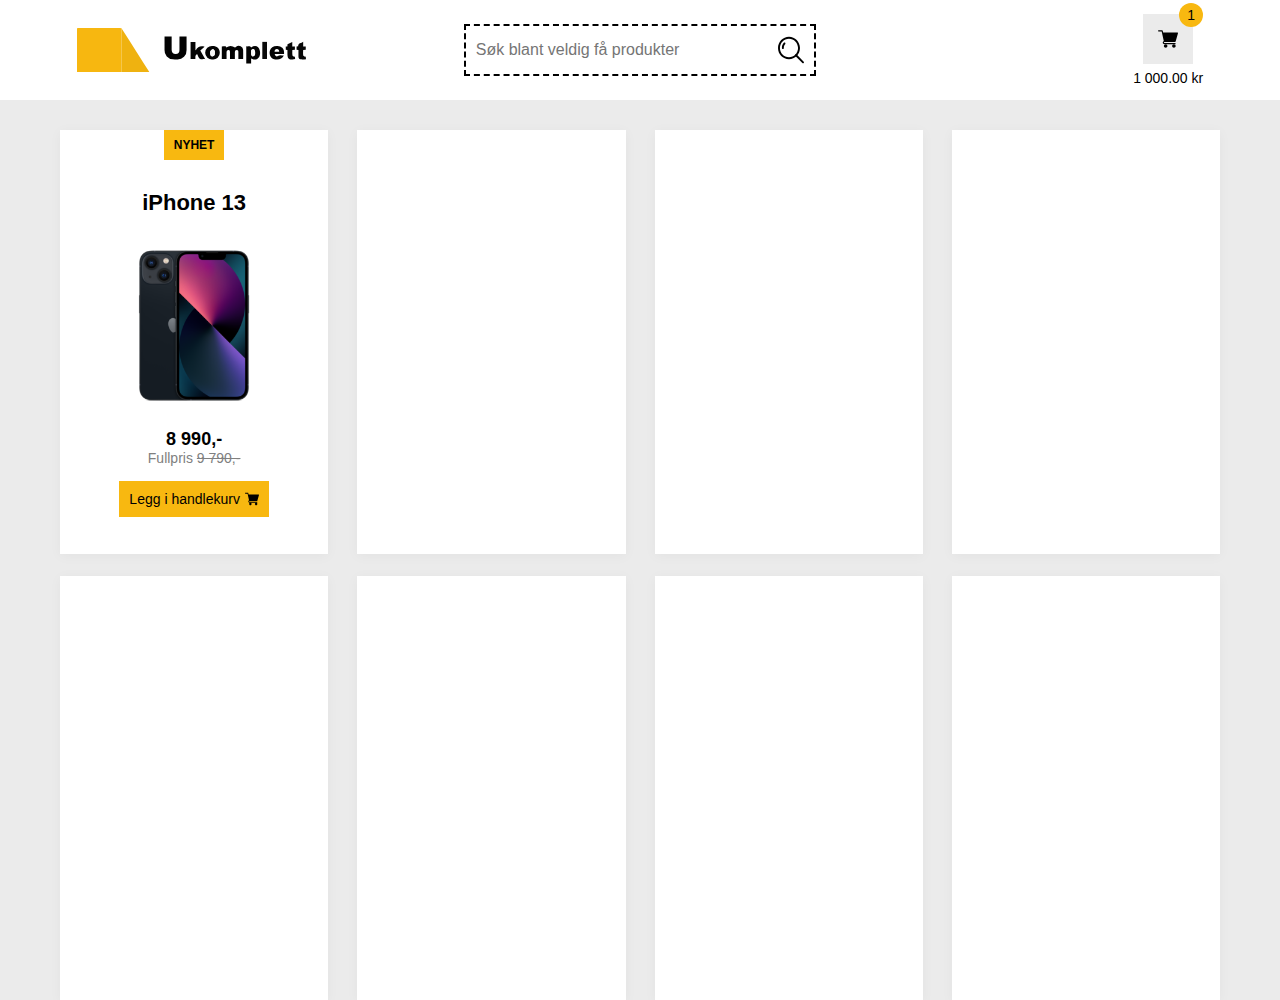
==== index.html @ 43886e8c ":lipstick: Small UI changes" ====
<!DOCTYPE html>
<html lang="en">
<head>
    <meta charset="UTF-8">
    <meta http-equiv="X-UA-Compatible" content="IE=edge">
    <meta name="viewport" content="width=device-width, initial-scale=1.0">
    <title>Ukomplett</title>
    <link rel="stylesheet" href="./css/reset.css" />
	<link rel="stylesheet" href="./css/variables.css" />
	<link rel="stylesheet" href="./css/style.css" />
</head>
<body>
    <header>
        <div class="header-splitter">
            <div>
                <img src="./assets/ukomplett.svg" alt="">
            </div>
            <div>
                <form role="search" action="">
                    <input type="text" placeholder="Søk blant veldig få produkter">
                    <img src="./assets/search.svg" alt="">
                </form>
            </div>
            <div class="header-menu">
                <a href="#">
                    <div>
                        <img src="./assets/shopping-cart.svg" alt="">
                    </div>
                    <span>1 000.00 kr</span>
                    <span>1</span>
                </a>
            </div>
        </div>
    </header>
    <main>
        <div class="product-grid">
            <div class="product-card">
                <div class="product-content">
                    <div class="product-content-badge">
                        <span>NYHET</span>
                    </div>
                    <div>
                        <h2>iPhone 13</h2>
                    </div>
                    <div class="product-content-img">
                        <img src="./assets/iPhone-13-midnight4_m.png" alt="">
                    </div>
                    <div class="product-info">
                        <h3>8 990,-</h3>
                        <p>Fullpris <span>9 790,-</span></p>
                    </div>
                    <a href="">
                    Legg i handlekurv
                    <img src="./assets/shopping-cart.svg" alt="">
                    </a>
                </div>
            </div>
            <div class="product-card">
                
            </div>
            <div class="product-card">
                
            </div>
            <div class="product-card">
                
            </div>
            <div class="product-card">
                
            </div>
            <div class="product-card">
                
            </div>
            <div class="product-card">
                
            </div>
            <div class="product-card">
                
            </div>
        </div>
    </main> 
</body>
</html>
---- css/variables.css ----
:root {
	--primary-color: #F8B810;
	--secondary-color: #ebebeb;
	--third-color: #ee6c4d;
	--fourth-color: white;
	--fifth-color: #42E793;
	font-size: 12px;
}
---- css/style.css ----
body{
    background: var(--fourth-color);
    font-family:'Segoe UI', Tahoma, Geneva, Verdana, sans-serif;
}

header{
    display: flex;
    justify-content: space-around;
    padding: 1vw 6vw;
    height: 100px;
    background: var(--fourth-color);
    box-shadow: 0 2px 4px 0 rgba(0, 0, 0, 0.2);
}

main{
    width: 100vw;
    height: 100vh;
    background: var(--secondary-color);
}

h2{
    font-size: 22px;
}

h3{
    font-size: 18px;
}

.header-splitter{
    display: grid;
    grid-template-columns: 1fr 1fr 1fr;
    column-gap: 3%;
    width: 100%;
    height: 100%;
}

.header-splitter div{
    display: flex;
    align-items: center;
}

.header-splitter:nth-child(1) form{
    display: flex;
    width: 100%;
    height: 70%;
    max-height: 5vw;
    padding: 0.8vw;
    border: black dashed 2px;
}

.header-splitter:nth-child(1) input{
    width: 100%;
    height: 100%;
    outline: none;
    border-style: none;
    font-size: 16px;
}

.header-splitter:nth-child(1) form img{
    width: 8%;
    height: auto;
}

.header-splitter img{
    width: auto;
    height: 60%;
}

.header-menu{
    display: flex;
    justify-content: flex-end;
    width: 100%;
    height: 100%;
}

.header-menu div{
    flex-direction: column;
    align-items: center;
    justify-content: center;
    height: 50px;
    width: 50px;
    background: var(--secondary-color);
}

.header-menu a{
    display: flex;
    position: relative;
    flex-direction: column;
    align-items: center;
    text-decoration: none;
    color: black;
}

.header-menu div img{
    width: 20px;
    height: auto;
}

.header-menu a > span{
    margin: 6px 0 0 0;
    font-size: 14px;
    text-align: center;
}

.header-menu a span:nth-child(3){
    display: flex;
    align-items: center;
    justify-content: center;
    position: absolute;
    top: -17px;
    right: 0;
    width: 24px;
    height: 24px;
    background: var(--primary-color);
    border-radius: 50%;
    z-index: 1;
}

.product-grid{
    display: grid;
    width: 100%;
    height: 100%;
    grid-template: 1fr 1fr / 1fr 1fr 1fr 1fr;
    gap: 2.5%;
    background: var(--secondary-color);
    padding: 30px 60px 0 60px;
}

.product-card{
    background: var(--fourth-color);
    width: 100%;
    height: 100%;
    min-height: 406px;
    box-shadow: 0 2px 12px 0 rgb(0 0 0 / 4%);
    padding: 0 10px 15px 10px;
}

.product-card{
    display: flex;
    flex-direction: column;
    align-items: center;
}

.product-content{
    display: flex;
    flex-direction: column;
    align-items: center;
    width: 100%;
    height: 100%;
}

.product-content-badge{
    width: 60px;
    height: 30px;
    margin: 0 0 30px 0;
}

.product-content-badge span{
    font-family:'Segoe UI', Tahoma, Geneva, Verdana, sans-serif;
    font-weight: 600;
    display: flex;
    align-items: center;
    justify-content: center;
    float: left;
    width: 60px;
    height: 30px;
    background: var(--primary-color);
}

.product-content-img{
    margin: 30px 0 20px 0;
}

.product-content-img img{
    width: 120px;
    height: auto;
}

.product-info{
    display: flex;
    flex-direction: column;
    text-align: center;
}

.product-info p{
    font-size: 14px;
    color: grey;
}

.product-info span{
    text-decoration: line-through;
}

.product-content a{
    display: flex;
    font-size: 14px;
    margin: 15px 0 0 0;
    background: var(--primary-color);
    color: black;
    text-decoration: none;
    padding: 10px;
}

.product-content a:hover{
    background: var(--fifth-color);
}

.product-content a img{
    width: 14px;
    height: auto;
    margin: 0 0 0 5px;
}
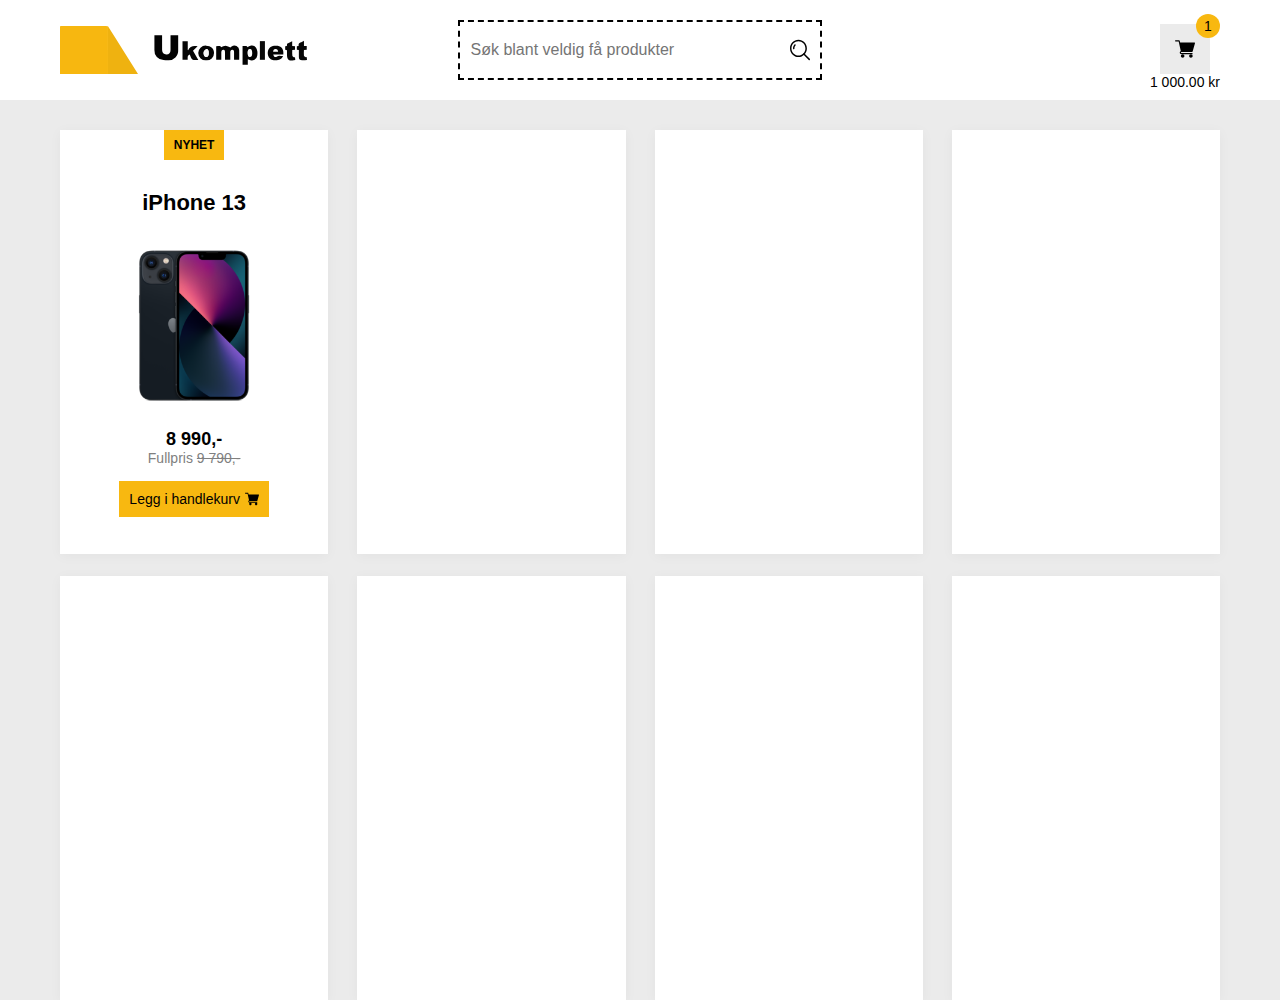
==== commit 0dfc3e86: ":lipstick: Improvements to the UI scalability" ====
--- a/index.html
+++ b/index.html
@@ -56,27 +56,27 @@
                 </div>
             </div>
             <div class="product-card">
-                
+ 
             </div>
             <div class="product-card">
-                
+ 
             </div>
             <div class="product-card">
-                
+ 
             </div>
             <div class="product-card">
-                
+ 
             </div>
             <div class="product-card">
-                
+ 
             </div>
             <div class="product-card">
-                
+ 
             </div>
             <div class="product-card">
-                
+ 
             </div>
         </div>
     </main> 
 </body>
-</html>+</html>
--- a/css/style.css
+++ b/css/style.css
@@ -2,52 +2,55 @@
     background: var(--fourth-color);
     font-family:'Segoe UI', Tahoma, Geneva, Verdana, sans-serif;
 }
-
+ 
 header{
     display: flex;
     justify-content: space-around;
-    padding: 1vw 6vw;
+    padding: 10px 60px;
     height: 100px;
     background: var(--fourth-color);
     box-shadow: 0 2px 4px 0 rgba(0, 0, 0, 0.2);
 }
-
+ 
 main{
     width: 100vw;
     height: 100vh;
     background: var(--secondary-color);
 }
-
+ 
 h2{
     font-size: 22px;
 }
-
+ 
 h3{
     font-size: 18px;
 }
-
+ 
 .header-splitter{
     display: grid;
     grid-template-columns: 1fr 1fr 1fr;
     column-gap: 3%;
     width: 100%;
     height: 100%;
-}
-
+    max-height: 100px;
+}
+ 
 .header-splitter div{
     display: flex;
     align-items: center;
-}
-
+    height: 80px;
+    max-height: 80px;
+}
+ 
 .header-splitter:nth-child(1) form{
     display: flex;
     width: 100%;
-    height: 70%;
-    max-height: 5vw;
+    height: 100%;
+    max-height: 60px;
     padding: 0.8vw;
     border: black dashed 2px;
 }
-
+ 
 .header-splitter:nth-child(1) input{
     width: 100%;
     height: 100%;
@@ -55,24 +58,24 @@
     border-style: none;
     font-size: 16px;
 }
-
+ 
 .header-splitter:nth-child(1) form img{
-    width: 8%;
-    height: auto;
-}
-
+    width: 20px;
+    height: auto;
+}
+ 
 .header-splitter img{
+    height: 60%;
     width: auto;
-    height: 60%;
-}
-
+}
+ 
 .header-menu{
     display: flex;
     justify-content: flex-end;
     width: 100%;
     height: 100%;
 }
-
+ 
 .header-menu div{
     flex-direction: column;
     align-items: center;
@@ -81,7 +84,7 @@
     width: 50px;
     background: var(--secondary-color);
 }
-
+ 
 .header-menu a{
     display: flex;
     position: relative;
@@ -89,25 +92,26 @@
     align-items: center;
     text-decoration: none;
     color: black;
-}
-
+    bottom: -7px;
+    left: 0;
+}
+ 
 .header-menu div img{
     width: 20px;
     height: auto;
 }
-
+ 
 .header-menu a > span{
-    margin: 6px 0 0 0;
     font-size: 14px;
     text-align: center;
 }
-
+ 
 .header-menu a span:nth-child(3){
     display: flex;
     align-items: center;
     justify-content: center;
     position: absolute;
-    top: -17px;
+    top: -10px;
     right: 0;
     width: 24px;
     height: 24px;
@@ -115,7 +119,7 @@
     border-radius: 50%;
     z-index: 1;
 }
-
+ 
 .product-grid{
     display: grid;
     width: 100%;
@@ -125,7 +129,7 @@
     background: var(--secondary-color);
     padding: 30px 60px 0 60px;
 }
-
+ 
 .product-card{
     background: var(--fourth-color);
     width: 100%;
@@ -134,13 +138,13 @@
     box-shadow: 0 2px 12px 0 rgb(0 0 0 / 4%);
     padding: 0 10px 15px 10px;
 }
-
+ 
 .product-card{
     display: flex;
     flex-direction: column;
     align-items: center;
 }
-
+ 
 .product-content{
     display: flex;
     flex-direction: column;
@@ -148,13 +152,13 @@
     width: 100%;
     height: 100%;
 }
-
+ 
 .product-content-badge{
     width: 60px;
     height: 30px;
     margin: 0 0 30px 0;
 }
-
+ 
 .product-content-badge span{
     font-family:'Segoe UI', Tahoma, Geneva, Verdana, sans-serif;
     font-weight: 600;
@@ -166,31 +170,31 @@
     height: 30px;
     background: var(--primary-color);
 }
-
+ 
 .product-content-img{
     margin: 30px 0 20px 0;
 }
-
+ 
 .product-content-img img{
     width: 120px;
     height: auto;
 }
-
+ 
 .product-info{
     display: flex;
     flex-direction: column;
     text-align: center;
 }
-
+ 
 .product-info p{
     font-size: 14px;
     color: grey;
 }
-
+ 
 .product-info span{
     text-decoration: line-through;
 }
-
+ 
 .product-content a{
     display: flex;
     font-size: 14px;
@@ -200,13 +204,37 @@
     text-decoration: none;
     padding: 10px;
 }
-
+ 
 .product-content a:hover{
     background: var(--fifth-color);
 }
-
+ 
 .product-content a img{
     width: 14px;
     height: auto;
     margin: 0 0 0 5px;
-}+}
+
+@media only screen and (min-width: 700px) and (max-width: 1024px) {
+    /* For tablets: */
+    .product-grid {
+        
+        grid-template: 1fr 1fr 1fr / 1fr 1fr 1fr;
+    }
+}
+
+@media only screen and (min-width: 414px) and (max-width: 700px) {
+   /* For tablets: */
+   .product-grid {
+       
+       grid-template: 1fr 1fr 1fr 1fr / 1fr 1fr;
+    }
+}
+
+@media only screen and (min-width: 280px) and (max-width: 414px) {
+    /* For tablets: */
+    .product-grid {
+        
+        grid-template: 1fr 1fr 1fr 1fr 1fr 1fr 1fr 1fr / 1fr;
+     }
+ }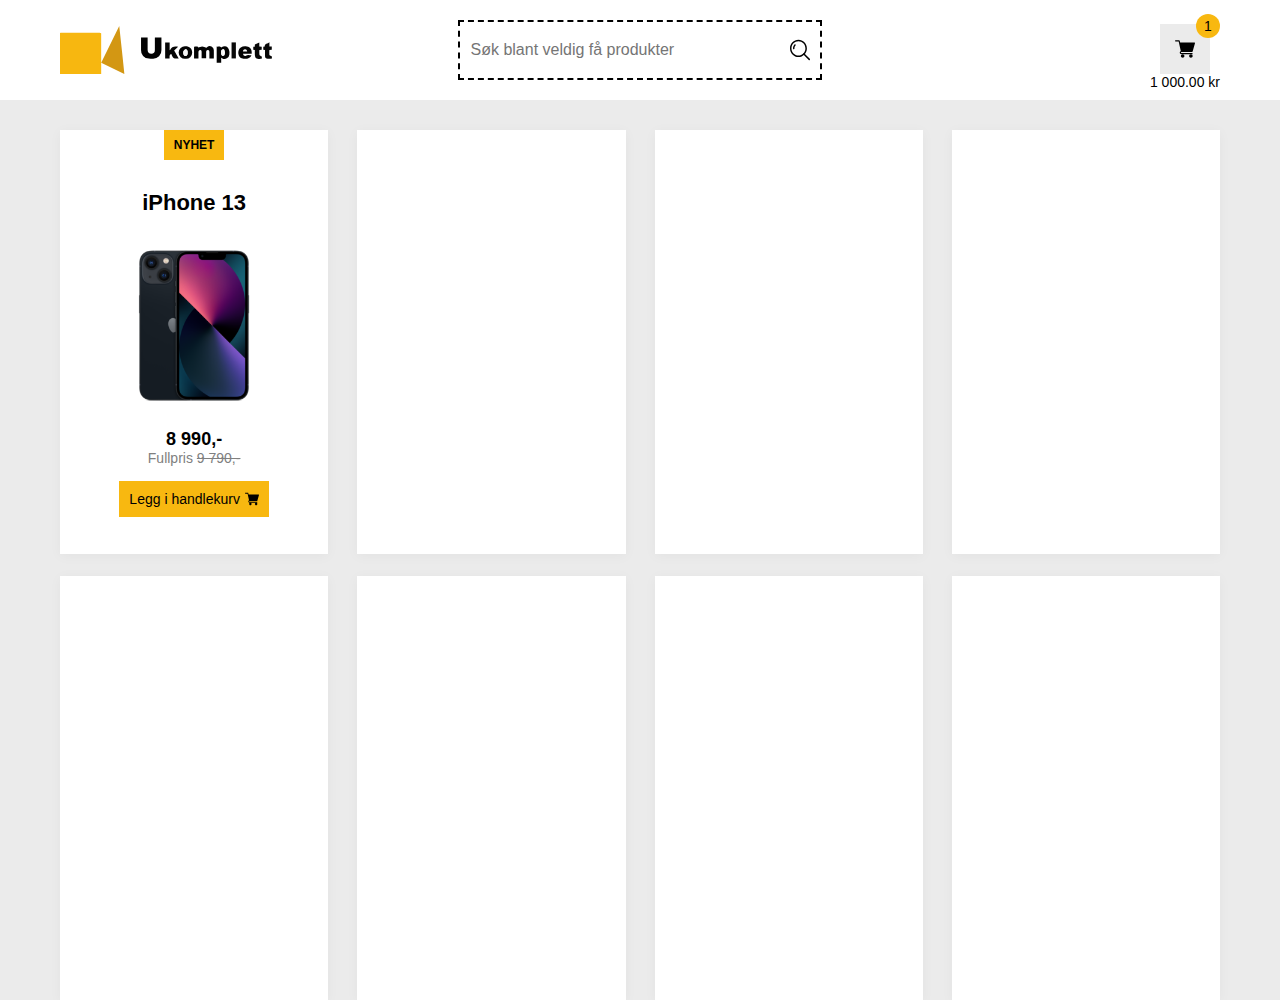
==== commit 52b3924e: ":lipstick: Some work on the cart and small tweaks" ====
--- a/index.html
+++ b/index.html
@@ -22,7 +22,7 @@
                 </form>
             </div>
             <div class="header-menu">
-                <a href="#">
+                <a href="cart.html">
                     <div>
                         <img src="./assets/shopping-cart.svg" alt="">
                     </div>
@@ -49,7 +49,7 @@
                         <h3>8 990,-</h3>
                         <p>Fullpris <span>9 790,-</span></p>
                     </div>
-                    <a href="">
+                    <a href="" id="addToCartButton">
                     Legg i handlekurv
                     <img src="./assets/shopping-cart.svg" alt="">
                     </a>
@@ -79,4 +79,5 @@
         </div>
     </main> 
 </body>
+<script src="./js/javascript.js"></script>
 </html>
--- a/css/style.css
+++ b/css/style.css
@@ -1,5 +1,5 @@
 body{
-    background: var(--fourth-color);
+    background: var(--secondary-color);
     font-family:'Segoe UI', Tahoma, Geneva, Verdana, sans-serif;
 }
  
@@ -94,6 +94,15 @@
     color: black;
     bottom: -7px;
     left: 0;
+}
+
+.header-menu a div{
+    transition: all 0.5s ease-out;
+}
+
+.header-menu a div:hover{
+    border-radius: 50px;
+    transition: all 0.5s ease-in;
 }
  
 .header-menu div img{
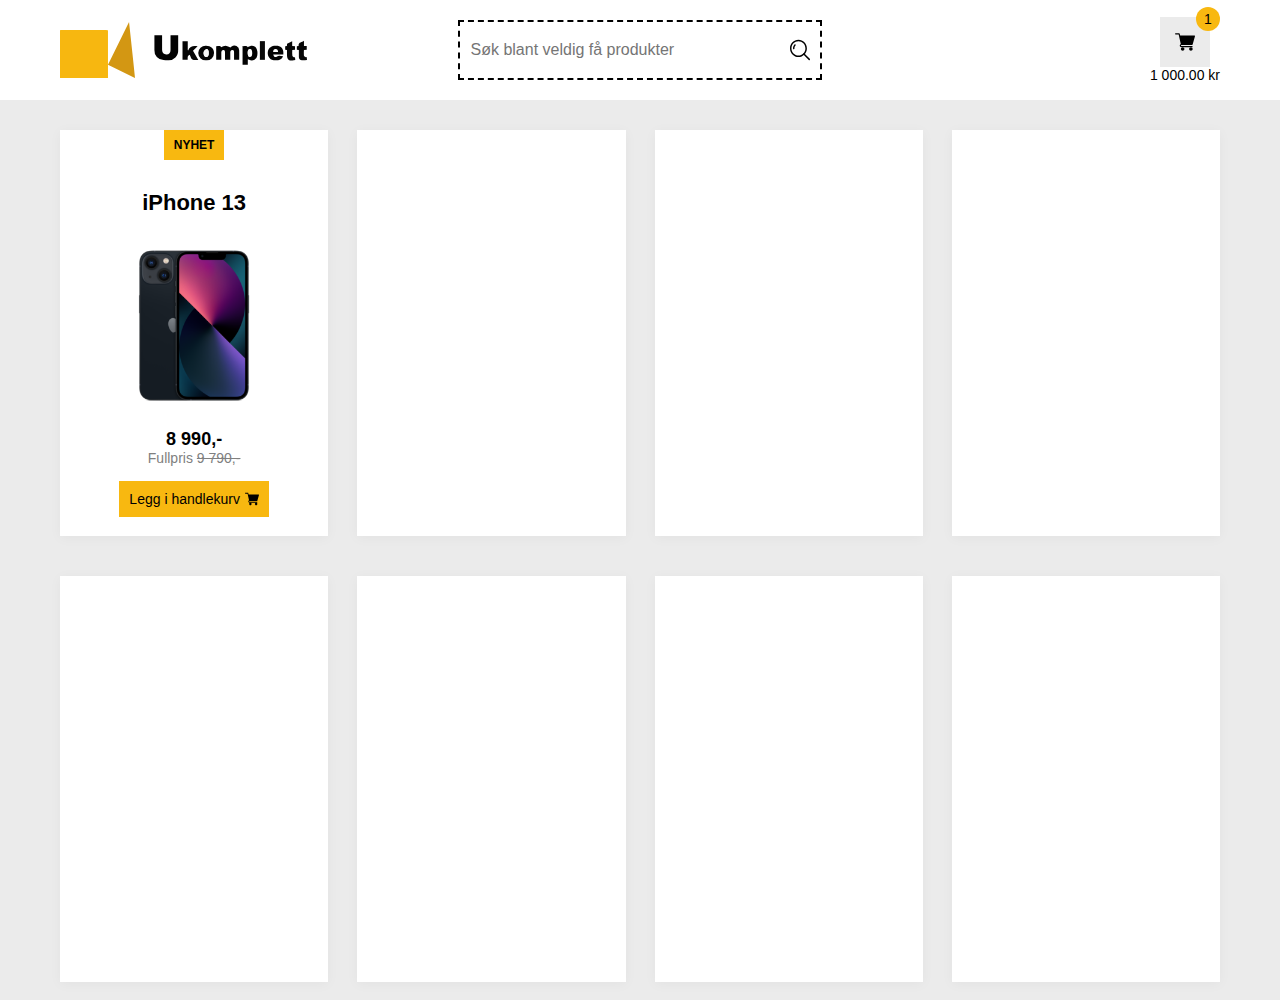
==== commit 40f7af68: ":art: fast improvement of the code" ====
--- a/index.html
+++ b/index.html
@@ -13,7 +13,9 @@
     <header>
         <div class="header-splitter">
             <div>
-                <img src="./assets/ukomplett.svg" alt="">
+                <a href="#">
+                    <img src="./assets/ukomplett.svg" alt="">
+                </a>
             </div>
             <div>
                 <form role="search" action="">
--- a/css/style.css
+++ b/css/style.css
@@ -41,6 +41,13 @@
     height: 80px;
     max-height: 80px;
 }
+
+.header-splitter div a{
+    display: flex;
+    align-items: center;
+    height: 80px;
+    max-height: 80px;
+}
  
 .header-splitter:nth-child(1) form{
     display: flex;
@@ -65,7 +72,7 @@
 }
  
 .header-splitter img{
-    height: 60%;
+    height: 70%;
     width: auto;
 }
  
@@ -138,20 +145,39 @@
     background: var(--secondary-color);
     padding: 30px 60px 0 60px;
 }
+
+.product-grid-cart{
+    display: grid;
+    width: 100%;
+    height: 50%;
+    grid-template: 1fr 1fr 1fr 1fr / 1fr 1fr 1fr;
+    gap: 2.5%;
+    background: var(--secondary-color);
+    padding: 30px 60px 0 60px;
+}
  
 .product-card{
+    display: flex;
+    flex-direction: column;
+    align-items: center;
     background: var(--fourth-color);
     width: 100%;
-    height: 100%;
+    height: 50%;
     min-height: 406px;
     box-shadow: 0 2px 12px 0 rgb(0 0 0 / 4%);
     padding: 0 10px 15px 10px;
 }
- 
-.product-card{
-    display: flex;
-    flex-direction: column;
-    align-items: center;
+
+.product-card-cart{
+    display: flex;
+    flex-direction: column;
+    align-items: center;
+    background: var(--fourth-color);
+    width: 100%;
+    height: 50%;
+    min-height: 200px;
+    box-shadow: 0 2px 12px 0 rgb(0 0 0 / 4%);
+    padding: 10px;
 }
  
 .product-content{
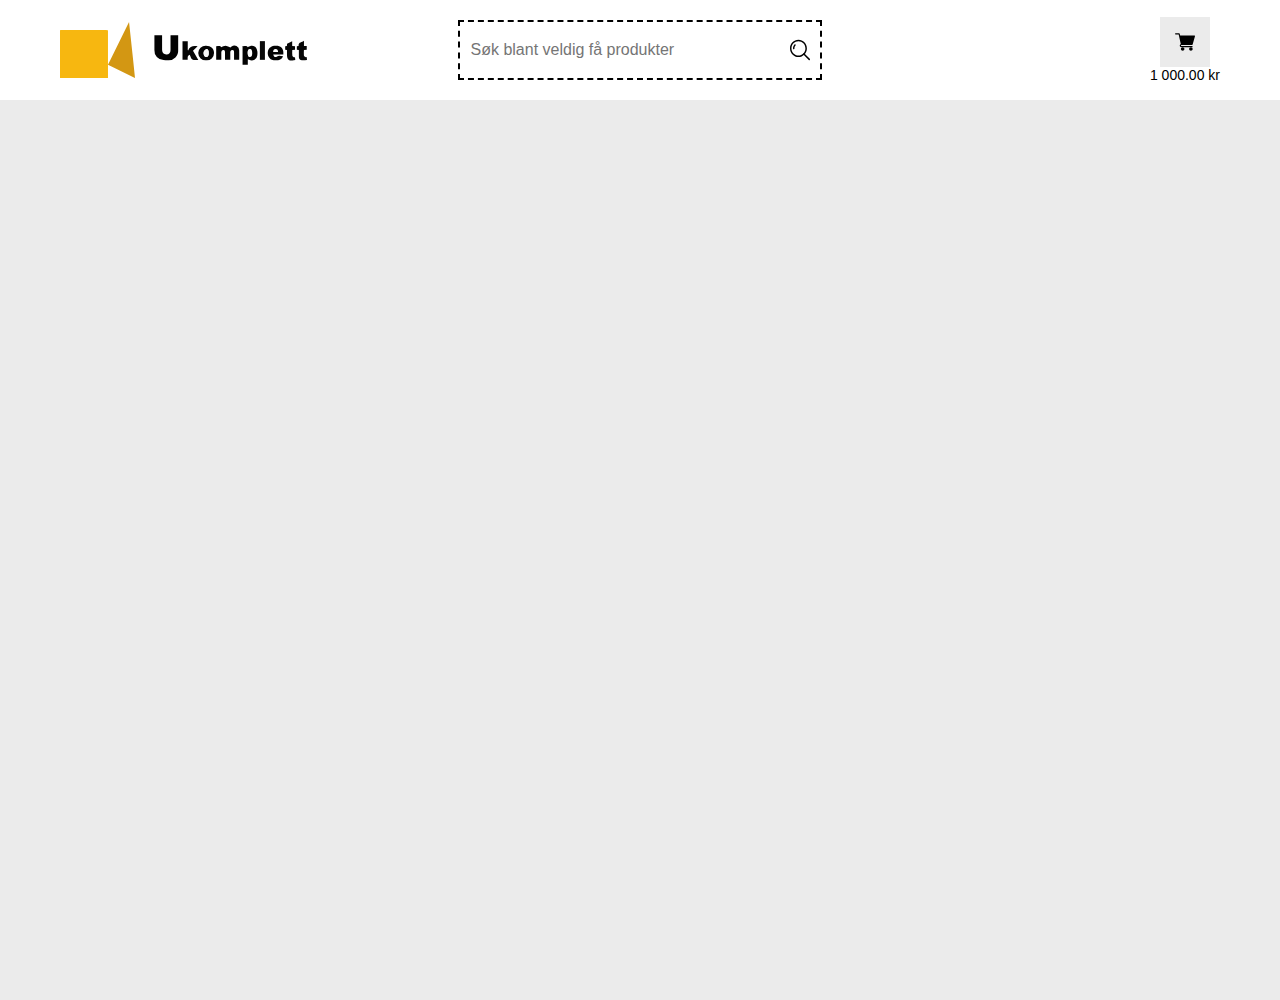
==== commit 2fb174f4: ":art: Alot of new UI elements and javascript" ====
--- a/index.html
+++ b/index.html
@@ -1,14 +1,16 @@
 <!DOCTYPE html>
 <html lang="en">
+
 <head>
     <meta charset="UTF-8">
     <meta http-equiv="X-UA-Compatible" content="IE=edge">
     <meta name="viewport" content="width=device-width, initial-scale=1.0">
     <title>Ukomplett</title>
     <link rel="stylesheet" href="./css/reset.css" />
-	<link rel="stylesheet" href="./css/variables.css" />
-	<link rel="stylesheet" href="./css/style.css" />
+    <link rel="stylesheet" href="./css/variables.css" />
+    <link rel="stylesheet" href="./css/style.css" />
 </head>
+
 <body>
     <header>
         <div class="header-splitter">
@@ -29,14 +31,14 @@
                         <img src="./assets/shopping-cart.svg" alt="">
                     </div>
                     <span>1 000.00 kr</span>
-                    <span>1</span>
+                    <span id="cart-info" class="cart-display hidden">1</span>
                 </a>
             </div>
         </div>
     </header>
     <main>
         <div class="product-grid">
-            <div class="product-card">
+            <!-- <div class="product-card">
                 <div class="product-content">
                     <div class="product-content-badge">
                         <span>NYHET</span>
@@ -51,35 +53,60 @@
                         <h3>8 990,-</h3>
                         <p>Fullpris <span>9 790,-</span></p>
                     </div>
-                    <a href="" id="addToCartButton">
-                    Legg i handlekurv
-                    <img src="./assets/shopping-cart.svg" alt="">
+                    <a id="addToCartButton">
+                        Legg i handlekurv
+                        <img src="./assets/shopping-cart.svg" alt="">
                     </a>
                 </div>
             </div>
             <div class="product-card">
- 
+                <div class="product-content">
+                    <div class="product-content-badge">
+                        <span>NYHET</span>
+                    </div>
+                    <div>
+                        <h2>iPhone 13 PRO</h2>
+                    </div>
+                    <div class="product-content-img">
+                        <img src="./assets/iPhone-13-midnight4_m.png" alt="">
+                    </div>
+                    <div class="product-info">
+                        <h3>8 990,-</h3>
+                        <p>Fullpris <span>9 790,-</span></p>
+                    </div>
+                    <a id="addToCartButton">
+                        Legg i handlekurv
+                        <img src="./assets/shopping-cart.svg" alt="">
+                    </a>
+                </div>
             </div>
             <div class="product-card">
- 
+
             </div>
             <div class="product-card">
- 
+
             </div>
             <div class="product-card">
- 
+
             </div>
             <div class="product-card">
- 
+
             </div>
             <div class="product-card">
- 
+
             </div>
             <div class="product-card">
- 
+
             </div>
+            <div class="product-card">
+
+            </div>
+            <div class="product-card">
+
+            </div> -->
         </div>
-    </main> 
+    </main>
 </body>
-<script src="./js/javascript.js"></script>
-</html>
+<script src="./js/javascript-index.js"></script>
+
+</html>--- a/css/style.css
+++ b/css/style.css
@@ -1,9 +1,9 @@
-body{
+body {
     background: var(--secondary-color);
     font-family:'Segoe UI', Tahoma, Geneva, Verdana, sans-serif;
 }
  
-header{
+header {
     display: flex;
     justify-content: space-around;
     padding: 10px 60px;
@@ -12,21 +12,21 @@
     box-shadow: 0 2px 4px 0 rgba(0, 0, 0, 0.2);
 }
  
-main{
+main {
     width: 100vw;
     height: 100vh;
     background: var(--secondary-color);
 }
  
-h2{
+h2 {
     font-size: 22px;
 }
  
-h3{
+h3 {
     font-size: 18px;
 }
  
-.header-splitter{
+.header-splitter {
     display: grid;
     grid-template-columns: 1fr 1fr 1fr;
     column-gap: 3%;
@@ -35,21 +35,21 @@
     max-height: 100px;
 }
  
-.header-splitter div{
+.header-splitter div {
     display: flex;
     align-items: center;
     height: 80px;
     max-height: 80px;
 }
 
-.header-splitter div a{
+.header-splitter div a {
     display: flex;
     align-items: center;
     height: 80px;
     max-height: 80px;
 }
  
-.header-splitter:nth-child(1) form{
+.header-splitter:nth-child(1) form {
     display: flex;
     width: 100%;
     height: 100%;
@@ -58,7 +58,7 @@
     border: black dashed 2px;
 }
  
-.header-splitter:nth-child(1) input{
+.header-splitter:nth-child(1) input {
     width: 100%;
     height: 100%;
     outline: none;
@@ -66,33 +66,36 @@
     font-size: 16px;
 }
  
-.header-splitter:nth-child(1) form img{
+.header-splitter:nth-child(1) form img {
     width: 20px;
     height: auto;
-}
- 
-.header-splitter img{
+    user-select: none;
+}
+ 
+.header-splitter img {
     height: 70%;
     width: auto;
-}
- 
-.header-menu{
+    user-select: none;
+}
+ 
+.header-menu {
     display: flex;
     justify-content: flex-end;
     width: 100%;
     height: 100%;
 }
  
-.header-menu div{
+.header-menu div {
     flex-direction: column;
     align-items: center;
     justify-content: center;
     height: 50px;
     width: 50px;
     background: var(--secondary-color);
-}
- 
-.header-menu a{
+    user-select: none;
+}
+ 
+.header-menu a {
     display: flex;
     position: relative;
     flex-direction: column;
@@ -103,26 +106,26 @@
     left: 0;
 }
 
-.header-menu a div{
+.header-menu a div {
     transition: all 0.5s ease-out;
 }
 
-.header-menu a div:hover{
+.header-menu a div:hover {
     border-radius: 50px;
     transition: all 0.5s ease-in;
 }
  
-.header-menu div img{
+.header-menu div img {
     width: 20px;
     height: auto;
 }
  
-.header-menu a > span{
+.header-menu a > span {
     font-size: 14px;
     text-align: center;
 }
  
-.header-menu a span:nth-child(3){
+.cart-display {
     display: flex;
     align-items: center;
     justify-content: center;
@@ -134,19 +137,20 @@
     background: var(--primary-color);
     border-radius: 50%;
     z-index: 1;
-}
- 
-.product-grid{
+    transition: all 0.5s 0s ease-in-out;
+}
+ 
+.product-grid {
     display: grid;
     width: 100%;
     height: 100%;
-    grid-template: 1fr 1fr / 1fr 1fr 1fr 1fr;
+    grid-template: 1fr 1fr /1fr 1fr 1fr 1fr 1fr;
     gap: 2.5%;
     background: var(--secondary-color);
     padding: 30px 60px 0 60px;
 }
 
-.product-grid-cart{
+.product-grid-cart {
     display: grid;
     width: 100%;
     height: 50%;
@@ -156,45 +160,58 @@
     padding: 30px 60px 0 60px;
 }
  
-.product-card{
+.product-card {
     display: flex;
     flex-direction: column;
     align-items: center;
     background: var(--fourth-color);
     width: 100%;
-    height: 50%;
+    height: 100%;
     min-height: 406px;
     box-shadow: 0 2px 12px 0 rgb(0 0 0 / 4%);
     padding: 0 10px 15px 10px;
 }
 
-.product-card-cart{
-    display: flex;
-    flex-direction: column;
+.product-card-cart {
+    display: flex;
+    flex-direction: row;
     align-items: center;
     background: var(--fourth-color);
     width: 100%;
-    height: 50%;
+    height: 100%;
     min-height: 200px;
     box-shadow: 0 2px 12px 0 rgb(0 0 0 / 4%);
     padding: 10px;
 }
  
-.product-content{
-    display: flex;
-    flex-direction: column;
-    align-items: center;
-    width: 100%;
-    height: 100%;
-}
- 
-.product-content-badge{
+.product-content {
+    display: flex;
+    flex-direction: column;
+    align-items: center;
+    width: 100%;
+    height: 100%;
+}
+
+.product-cart-content {
+    display: flex;
+    align-items: center;
+    justify-content: space-around;
+    width: 100%;
+    height: 100%;
+}
+
+.product-cart-content img {
+    width: 100px;
+    height: auto;
+}
+ 
+.product-content-badge {
     width: 60px;
     height: 30px;
     margin: 0 0 30px 0;
 }
  
-.product-content-badge span{
+.product-content-badge span {
     font-family:'Segoe UI', Tahoma, Geneva, Verdana, sans-serif;
     font-weight: 600;
     display: flex;
@@ -206,31 +223,31 @@
     background: var(--primary-color);
 }
  
-.product-content-img{
+.product-content-img {
     margin: 30px 0 20px 0;
 }
  
-.product-content-img img{
+.product-content-img img {
     width: 120px;
     height: auto;
 }
  
-.product-info{
+.product-info {
     display: flex;
     flex-direction: column;
     text-align: center;
 }
  
-.product-info p{
+.product-info p {
     font-size: 14px;
     color: grey;
 }
  
-.product-info span{
+.product-info span {
     text-decoration: line-through;
 }
  
-.product-content a{
+.product-content a {
     display: flex;
     font-size: 14px;
     margin: 15px 0 0 0;
@@ -238,19 +255,74 @@
     color: black;
     text-decoration: none;
     padding: 10px;
-}
- 
-.product-content a:hover{
+    user-select: none;
+}
+ 
+.product-content a:hover {
     background: var(--fifth-color);
-}
- 
-.product-content a img{
+    cursor: pointer;
+}
+ 
+.product-content a img {
     width: 14px;
     height: auto;
     margin: 0 0 0 5px;
 }
 
-@media only screen and (min-width: 700px) and (max-width: 1024px) {
+.product-count-container {
+    display: flex;
+    justify-content: center;
+    align-items: center;
+    width: 90px;
+    height: 30px;
+}
+
+.product-price-counter-container{
+    display: flex;
+    flex-direction: column;
+}
+
+.product-count-container input {
+    text-align: center;
+    width: 30px;
+    height: 30px;
+    font-size: 18px;
+    border-style: none;
+    background: var(--secondary-color);
+}
+
+.product-count-container a {
+    display: flex;
+    justify-content: center;
+    align-items: center;
+    background: var(--primary-color);
+    width: 30px;
+    height: 30px;
+    padding: 1px;
+    cursor: pointer;
+    user-select: none;
+}
+
+.product-count-container img {
+    width: 50%;
+    height: auto;
+}
+
+/* Utilities */
+
+.hidden{
+    opacity: 0 !important;
+}
+
+@media only screen and (min-width: 1200px) and (max-width: 1800px) {
+    /* For tablets: */
+    .product-grid {
+        
+        grid-template: 1fr 1fr 1fr / 1fr 1fr 1fr 1fr;
+    }
+}
+
+@media only screen and (min-width: 700px) and (max-width: 1200px) {
     /* For tablets: */
     .product-grid {
         
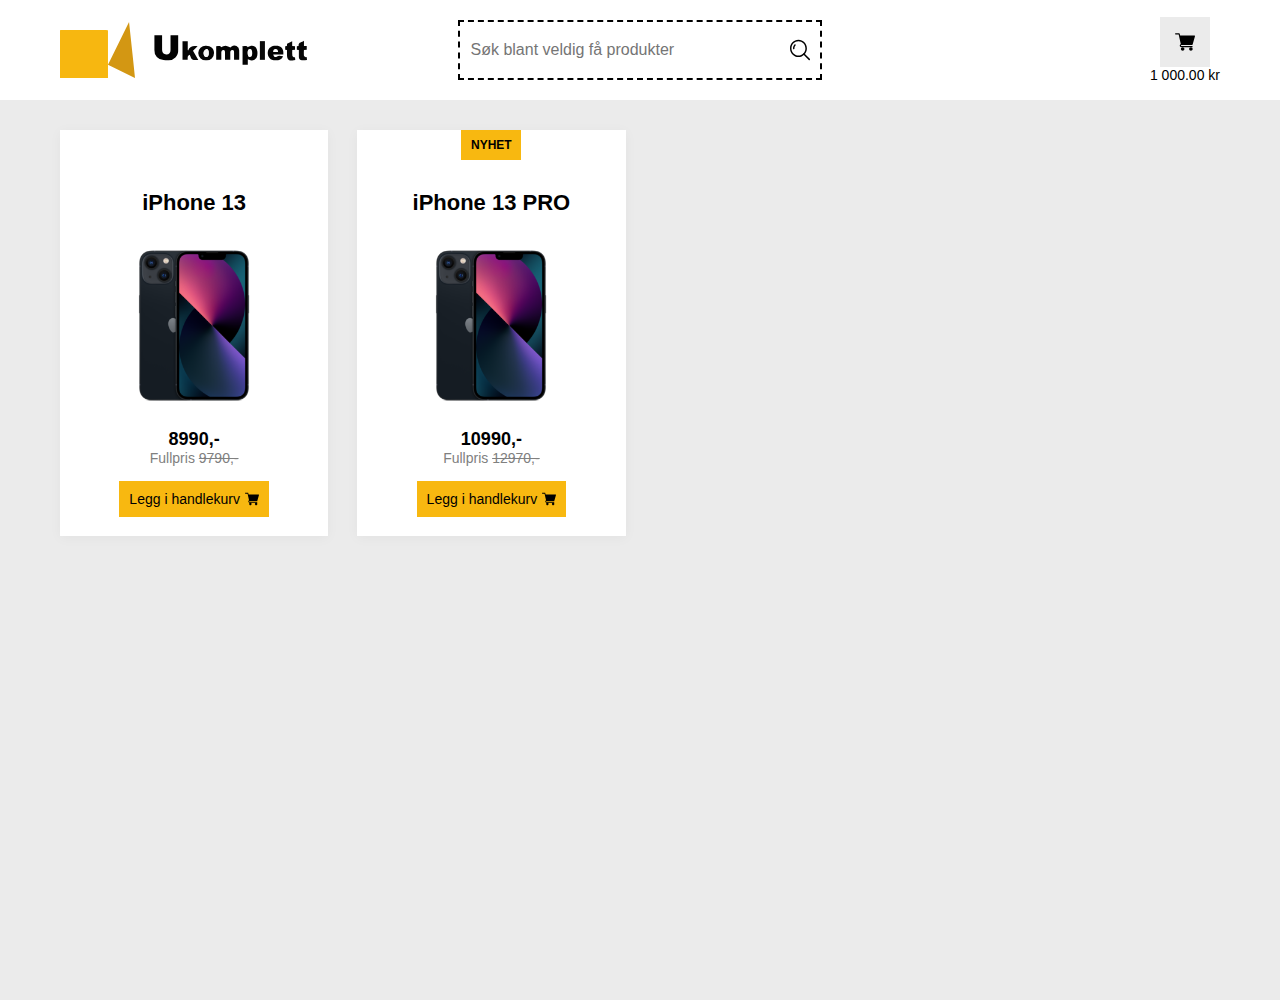
==== commit 4621f5b3: ":sparkles: Added search feature" ====
--- a/index.html
+++ b/index.html
@@ -21,7 +21,7 @@
             </div>
             <div>
                 <form role="search" action="">
-                    <input type="text" placeholder="Søk blant veldig få produkter">
+                    <input id="search" type="text" placeholder="Søk blant veldig få produkter">
                     <img src="./assets/search.svg" alt="">
                 </form>
             </div>
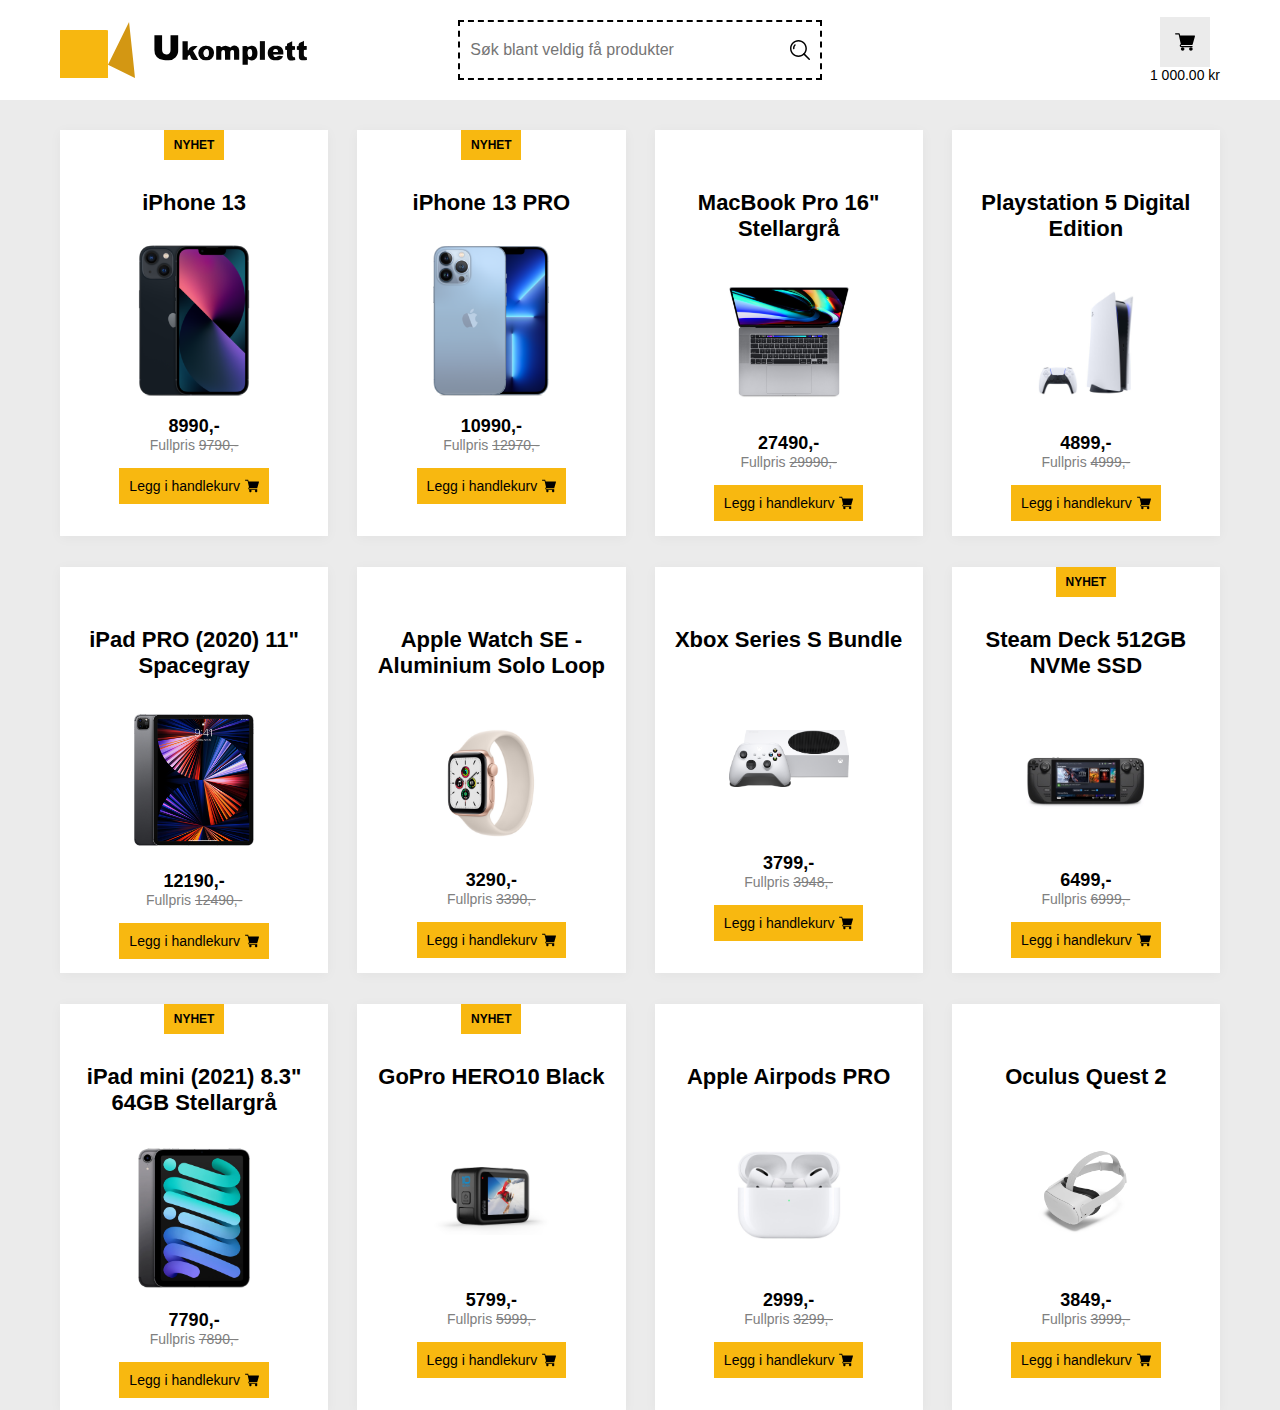
==== commit a7338f4f: ":art: UI changes, more products, some structuring" ====
--- a/index.html
+++ b/index.html
@@ -6,6 +6,7 @@
     <meta http-equiv="X-UA-Compatible" content="IE=edge">
     <meta name="viewport" content="width=device-width, initial-scale=1.0">
     <title>Ukomplett</title>
+    <link rel="shortcut icon" href="./assets/ukomplett-icon.svg" type="image/x-icon">
     <link rel="stylesheet" href="./css/reset.css" />
     <link rel="stylesheet" href="./css/variables.css" />
     <link rel="stylesheet" href="./css/style.css" />
--- a/css/style.css
+++ b/css/style.css
@@ -7,14 +7,15 @@
     display: flex;
     justify-content: space-around;
     padding: 10px 60px;
+    width: 100%;
     height: 100px;
     background: var(--fourth-color);
     box-shadow: 0 2px 4px 0 rgba(0, 0, 0, 0.2);
 }
  
 main {
-    width: 100vw;
-    height: 100vh;
+    width: 100%;
+    height: 100%;
     background: var(--secondary-color);
 }
  
@@ -54,7 +55,7 @@
     width: 100%;
     height: 100%;
     max-height: 60px;
-    padding: 0.8vw;
+    padding: 10px;
     border: black dashed 2px;
 }
  
@@ -192,6 +193,10 @@
     height: 100%;
 }
 
+.product-content div{
+  text-align: center;
+}
+
 .product-cart-content {
     display: flex;
     align-items: center;
@@ -224,7 +229,11 @@
 }
  
 .product-content-img {
+    display: flex;
+    flex-direction: column;
+    justify-content: center;
     margin: 30px 0 20px 0;
+    height: 150px;
 }
  
 .product-content-img img {
@@ -246,7 +255,7 @@
 .product-info span {
     text-decoration: line-through;
 }
- 
+ /*Add to cart button*/
 .product-content a {
     display: flex;
     font-size: 14px;
@@ -306,6 +315,65 @@
 .product-count-container img {
     width: 50%;
     height: auto;
+}
+
+.cart-summary-grid {
+    display: grid;
+    width: 100%;
+    height: 40%;
+    padding: 30px 60px 20px 60px;
+    background: var(--secondary-color);
+}
+
+.cart-summary-head {
+    display: grid;
+    width: 100%;
+    height: 150px;
+    padding: 20px;
+    background: var(--fourth-color);
+    border-bottom: 10px solid var(--primary-color);
+}
+
+.cart-summary-splitter {
+    display: flex;
+    justify-content: space-around;
+    align-items: center;
+    width: 100%;
+}
+
+.cart-summary-splitter a {
+    display: flex;
+    font-size: 18px;
+    margin: 15px 0 0 0;
+    background: var(--primary-color);
+    color: black;
+    font-weight: 500;
+    text-decoration: none;
+    padding: 14px;
+    user-select: none;
+}
+
+.cart-summary-splitter a:hover {
+    background: var(--fifth-color);
+    cursor: pointer;
+}
+
+.cart-summary-content {
+    text-align: center;
+}
+
+.cart-button-container {
+    display: flex;
+    justify-content: space-between;
+    width: 25%;
+}
+
+.product-cart-delete {
+    display: flex;
+    justify-content: center;
+    align-items: center;
+    width: 20px;
+    height: 100%;
 }
 
 /* Utilities */
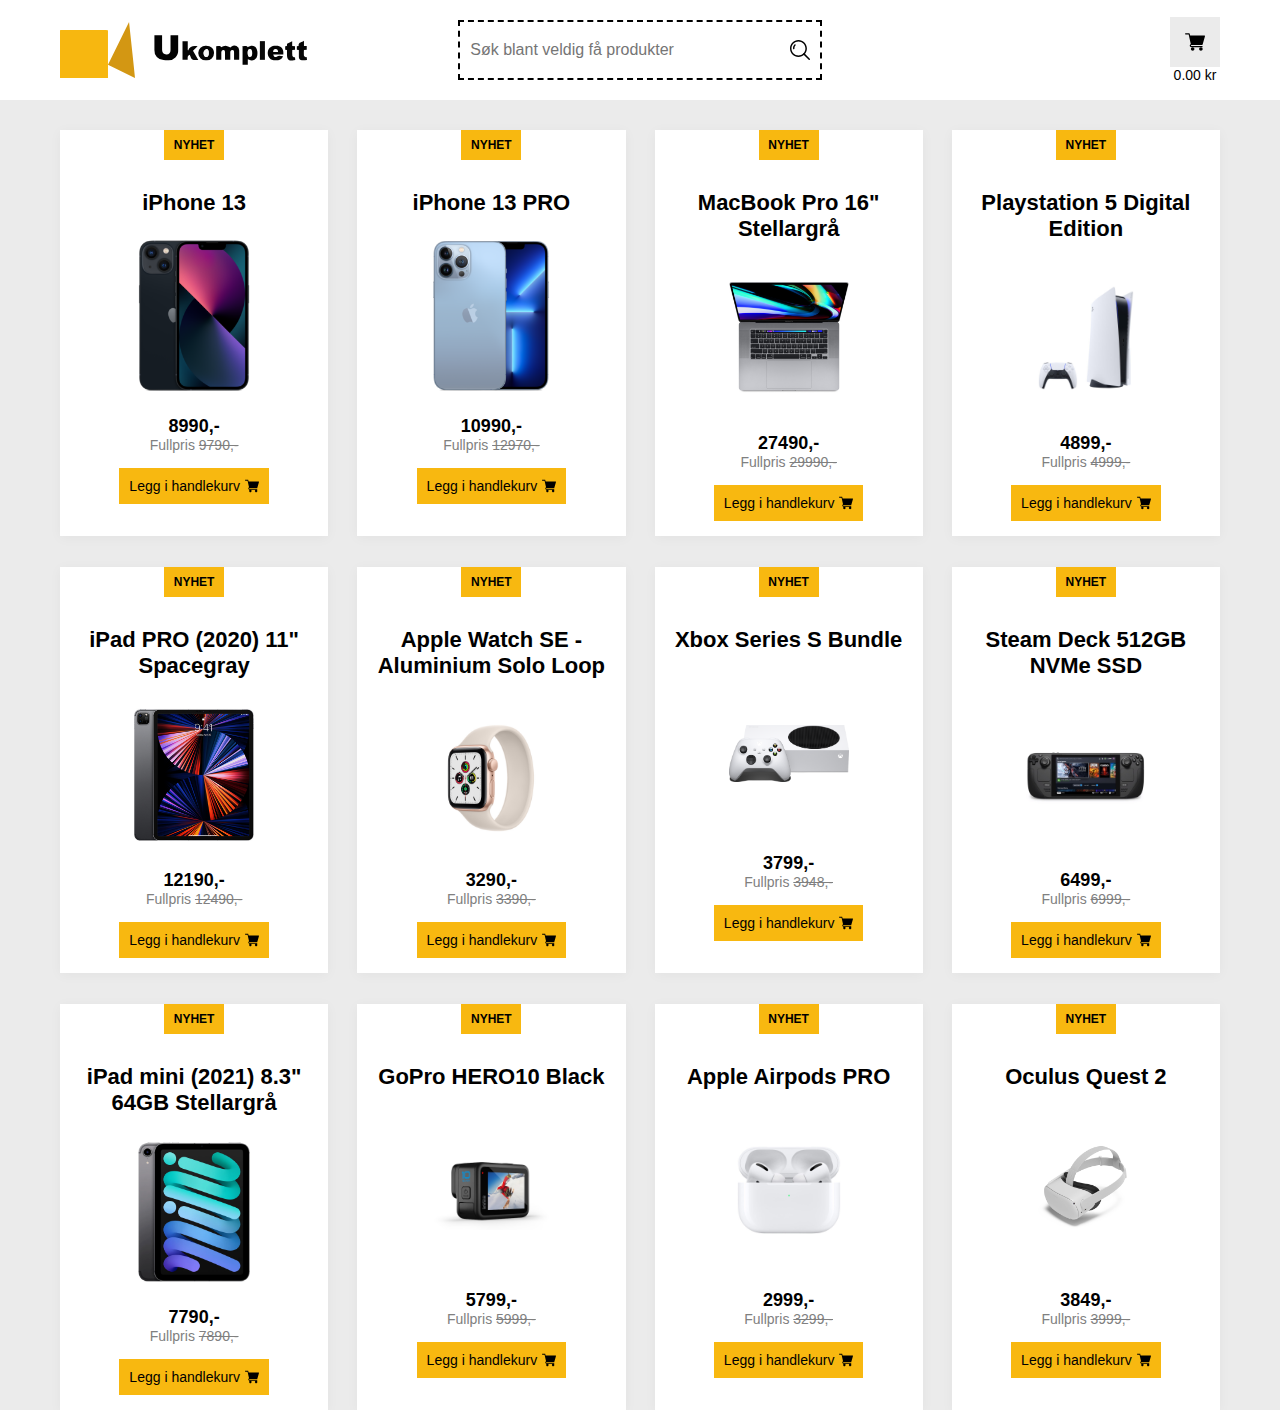
==== commit a197285d: "A lot of new features and changed code" ====
--- a/index.html
+++ b/index.html
@@ -31,7 +31,7 @@
                     <div>
                         <img src="./assets/shopping-cart.svg" alt="">
                     </div>
-                    <span>1 000.00 kr</span>
+                    <span id="cart-price">1 000.00 kr</span>
                     <span id="cart-info" class="cart-display hidden">1</span>
                 </a>
             </div>
--- a/css/style.css
+++ b/css/style.css
@@ -203,11 +203,18 @@
     justify-content: space-around;
     width: 100%;
     height: 100%;
+    font-size: 14px;
+    font-weight: 600;
+    text-align: center;
 }
 
 .product-cart-content img {
-    width: 100px;
-    height: auto;
+    width: 80px;
+    height: auto;
+}
+
+.product-cart-content h3 {
+    width: 70px;
 }
  
 .product-content-badge {
@@ -232,12 +239,19 @@
     display: flex;
     flex-direction: column;
     justify-content: center;
-    margin: 30px 0 20px 0;
-    height: 150px;
+    align-items: center;
+    height: 200px;
+    width: 200px;
 }
  
 .product-content-img img {
     width: 120px;
+    height: auto;
+    transition: all 0.5s ;
+}
+
+.product-content-img img:hover {
+    width: 150px;
     height: auto;
 }
  
@@ -376,6 +390,10 @@
     height: 100%;
 }
 
+.product-content-name {
+    height: 50px;
+}
+
 /* Utilities */
 
 .hidden{
